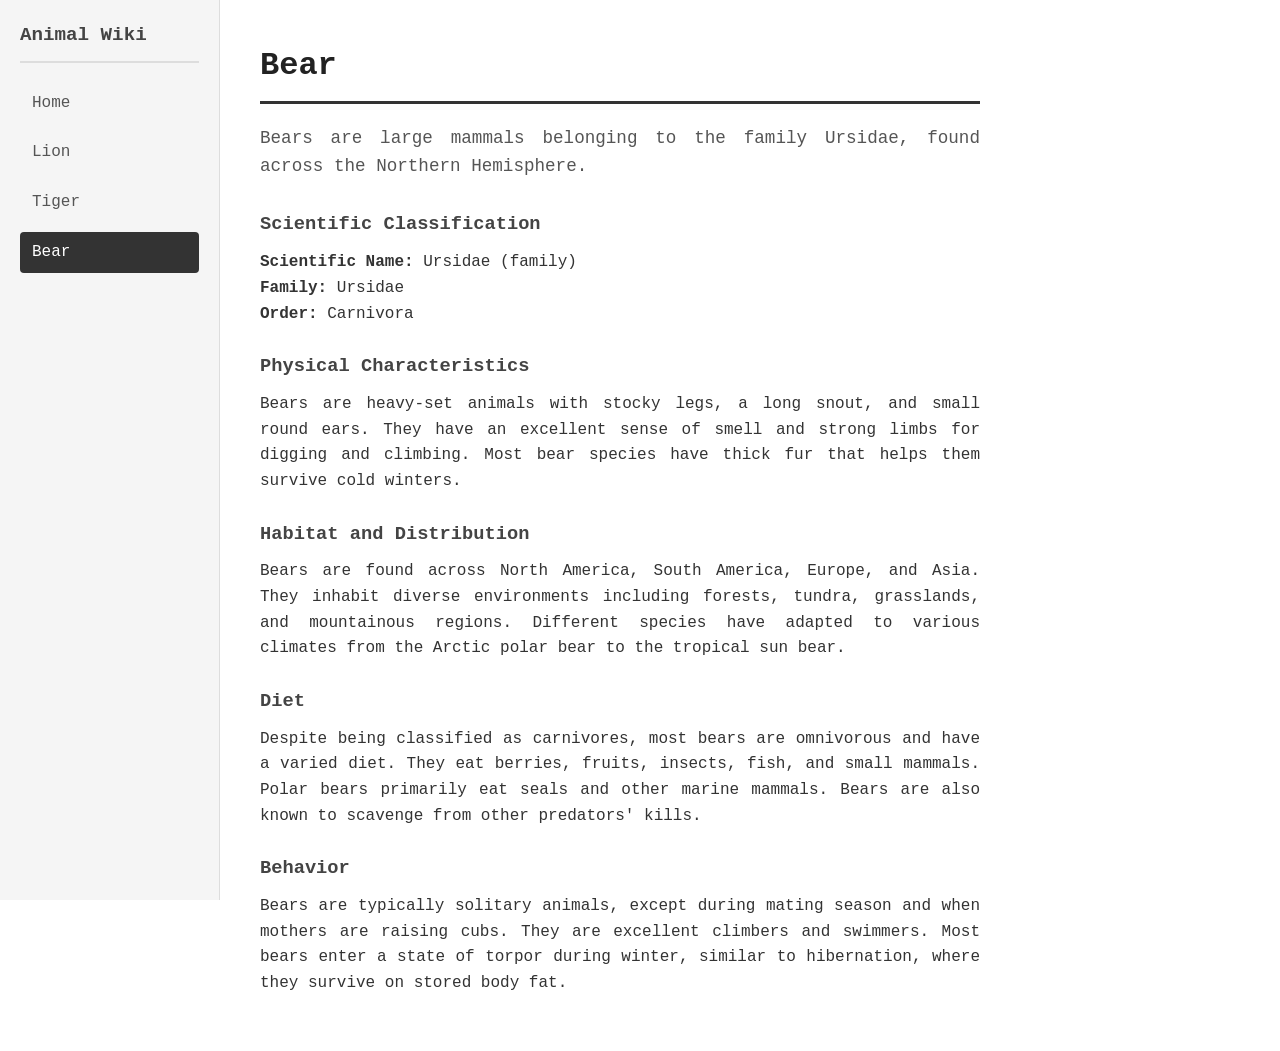
==== bear.html @ e23b3121 "initial commit" ====
<!DOCTYPE html>
<html lang="en">
<head>
    <meta charset="UTF-8">
    <meta name="viewport" content="width=device-width, initial-scale=1.0">
    <title>Bear - Animal Wiki</title>
    <link rel="stylesheet" href="styles.css">
</head>
<body>
    <nav class="nav-pane">
        <h2>Animal Wiki</h2>
        <ul>
            <li><a href="index.html">Home</a></li>
            <li><a href="lion.html">Lion</a></li>
            <li><a href="tiger.html">Tiger</a></li>
            <li><a href="bear.html" class="active">Bear</a></li>
        </ul>
    </nav>

    <main class="main-content">
        <h1>Bear</h1>
        <p class="intro">Bears are large mammals belonging to the family Ursidae, found across the Northern Hemisphere.</p>

        <h3>Scientific Classification</h3>
        <p><strong>Scientific Name:</strong> Ursidae (family)<br>
        <strong>Family:</strong> Ursidae<br>
        <strong>Order:</strong> Carnivora</p>

        <h3>Physical Characteristics</h3>
        <p>Bears are heavy-set animals with stocky legs, a long snout, and small round ears. They have an excellent sense of smell and strong limbs for digging and climbing. Most bear species have thick fur that helps them survive cold winters.</p>

        <h3>Habitat and Distribution</h3>
        <p>Bears are found across North America, South America, Europe, and Asia. They inhabit diverse environments including forests, tundra, grasslands, and mountainous regions. Different species have adapted to various climates from the Arctic polar bear to the tropical sun bear.</p>

        <h3>Diet</h3>
        <p>Despite being classified as carnivores, most bears are omnivorous and have a varied diet. They eat berries, fruits, insects, fish, and small mammals. Polar bears primarily eat seals and other marine mammals. Bears are also known to scavenge from other predators' kills.</p>

        <h3>Behavior</h3>
        <p>Bears are typically solitary animals, except during mating season and when mothers are raising cubs. They are excellent climbers and swimmers. Most bears enter a state of torpor during winter, similar to hibernation, where they survive on stored body fat.</p>
    </main>
</body>
</html>
---- styles.css ----
* {
    margin: 0;
    padding: 0;
    box-sizing: border-box;
}

body {
    font-family: 'Courier New', Monaco, monospace;
    line-height: 1.6;
    color: #333;
    min-height: 100vh;
    display: flex;
}

.nav-pane {
    width: 220px;
    background: #f5f5f5;
    border-right: 1px solid #ddd;
    padding: 20px;
    position: fixed;
    height: 100vh;
    overflow-y: auto;
}

.nav-pane h2 {
    font-size: 1.2rem;
    margin-bottom: 20px;
    color: #444;
    border-bottom: 2px solid #ddd;
    padding-bottom: 10px;
}

.nav-pane ul {
    list-style: none;
}

.nav-pane li {
    margin-bottom: 8px;
}

.nav-pane a {
    text-decoration: none;
    color: #555;
    display: block;
    padding: 8px 12px;
    border-radius: 4px;
    transition: background 0.2s, color 0.2s;
}

.nav-pane a:hover {
    background: #ddd;
    color: #222;
}

.nav-pane a.active {
    background: #333;
    color: #fff;
}

.main-content {
    margin-left: 220px;
    padding: 40px;
    flex: 1;
    max-width: 800px;
}

.main-content h1 {
    font-size: 2rem;
    margin-bottom: 20px;
    color: #222;
    border-bottom: 3px solid #333;
    padding-bottom: 10px;
}

.main-content p {
    margin-bottom: 15px;
    text-align: justify;
}

.main-content .intro {
    font-size: 1.1rem;
    color: #555;
    margin-bottom: 30px;
}

.main-content h3 {
    margin-top: 25px;
    margin-bottom: 10px;
    color: #444;
}

.welcome-box {
    background: #f9f9f9;
    border-left: 4px solid #333;
    padding: 20px;
    margin-bottom: 30px;
}

.home-links {
    display: flex;
    gap: 15px;
    flex-wrap: wrap;
    margin-top: 20px;
}

.home-links a {
    text-decoration: none;
    color: #333;
    background: #eee;
    padding: 10px 20px;
    border-radius: 4px;
    transition: background 0.2s;
}

.home-links a:hover {
    background: #ddd;
}

@media (max-width: 600px) {
    .nav-pane {
        width: 100%;
        height: auto;
        position: relative;
        border-right: none;
        border-bottom: 1px solid #ddd;
    }

    .main-content {
        margin-left: 0;
        padding: 20px;
    }
}
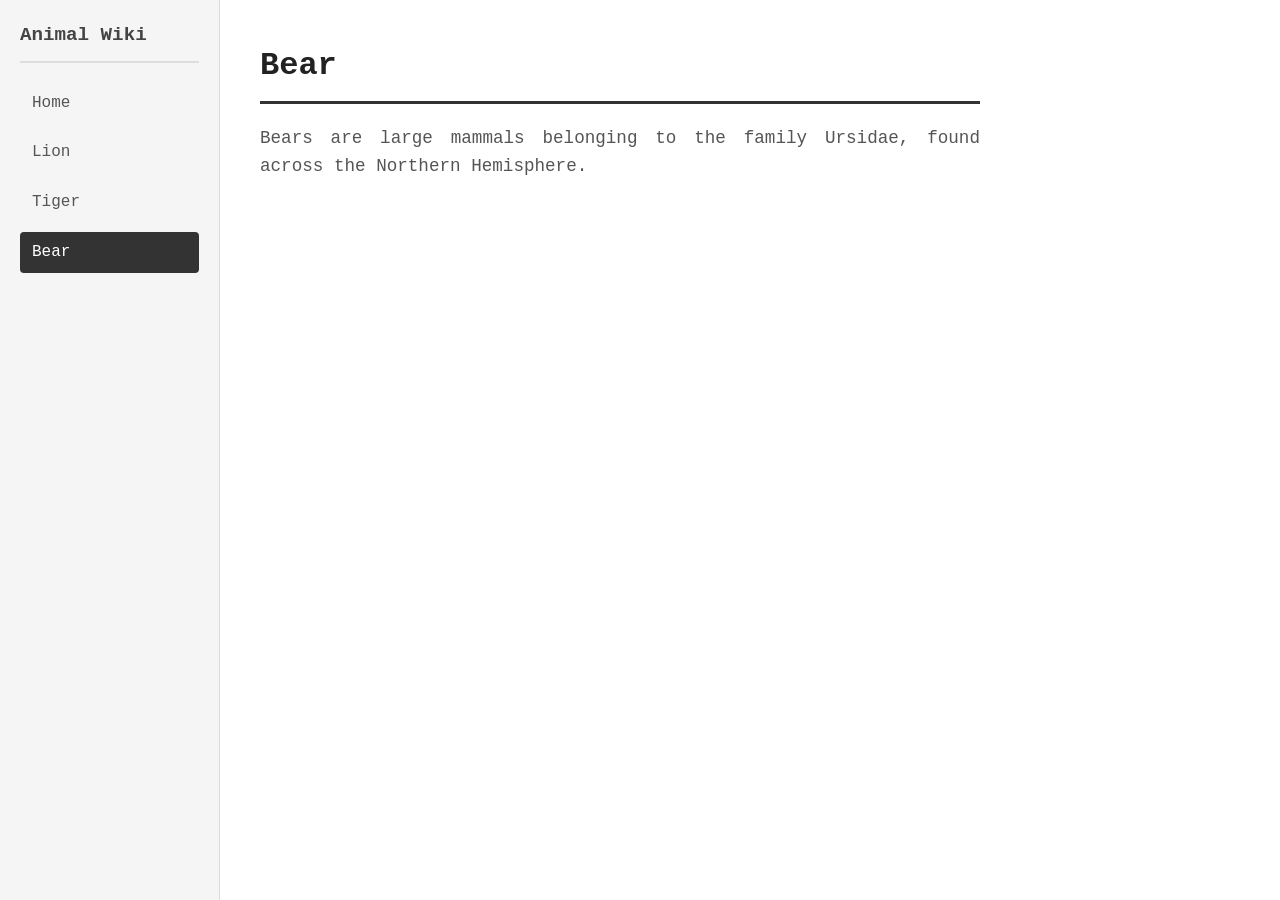
==== commit 8a822dea: "Simplify animal pages to heading and description" ====
--- a/bear.html
+++ b/bear.html
@@ -20,23 +20,6 @@
     <main class="main-content">
         <h1>Bear</h1>
         <p class="intro">Bears are large mammals belonging to the family Ursidae, found across the Northern Hemisphere.</p>
-
-        <h3>Scientific Classification</h3>
-        <p><strong>Scientific Name:</strong> Ursidae (family)<br>
-        <strong>Family:</strong> Ursidae<br>
-        <strong>Order:</strong> Carnivora</p>
-
-        <h3>Physical Characteristics</h3>
-        <p>Bears are heavy-set animals with stocky legs, a long snout, and small round ears. They have an excellent sense of smell and strong limbs for digging and climbing. Most bear species have thick fur that helps them survive cold winters.</p>
-
-        <h3>Habitat and Distribution</h3>
-        <p>Bears are found across North America, South America, Europe, and Asia. They inhabit diverse environments including forests, tundra, grasslands, and mountainous regions. Different species have adapted to various climates from the Arctic polar bear to the tropical sun bear.</p>
-
-        <h3>Diet</h3>
-        <p>Despite being classified as carnivores, most bears are omnivorous and have a varied diet. They eat berries, fruits, insects, fish, and small mammals. Polar bears primarily eat seals and other marine mammals. Bears are also known to scavenge from other predators' kills.</p>
-
-        <h3>Behavior</h3>
-        <p>Bears are typically solitary animals, except during mating season and when mothers are raising cubs. They are excellent climbers and swimmers. Most bears enter a state of torpor during winter, similar to hibernation, where they survive on stored body fat.</p>
     </main>
 </body>
 </html>
